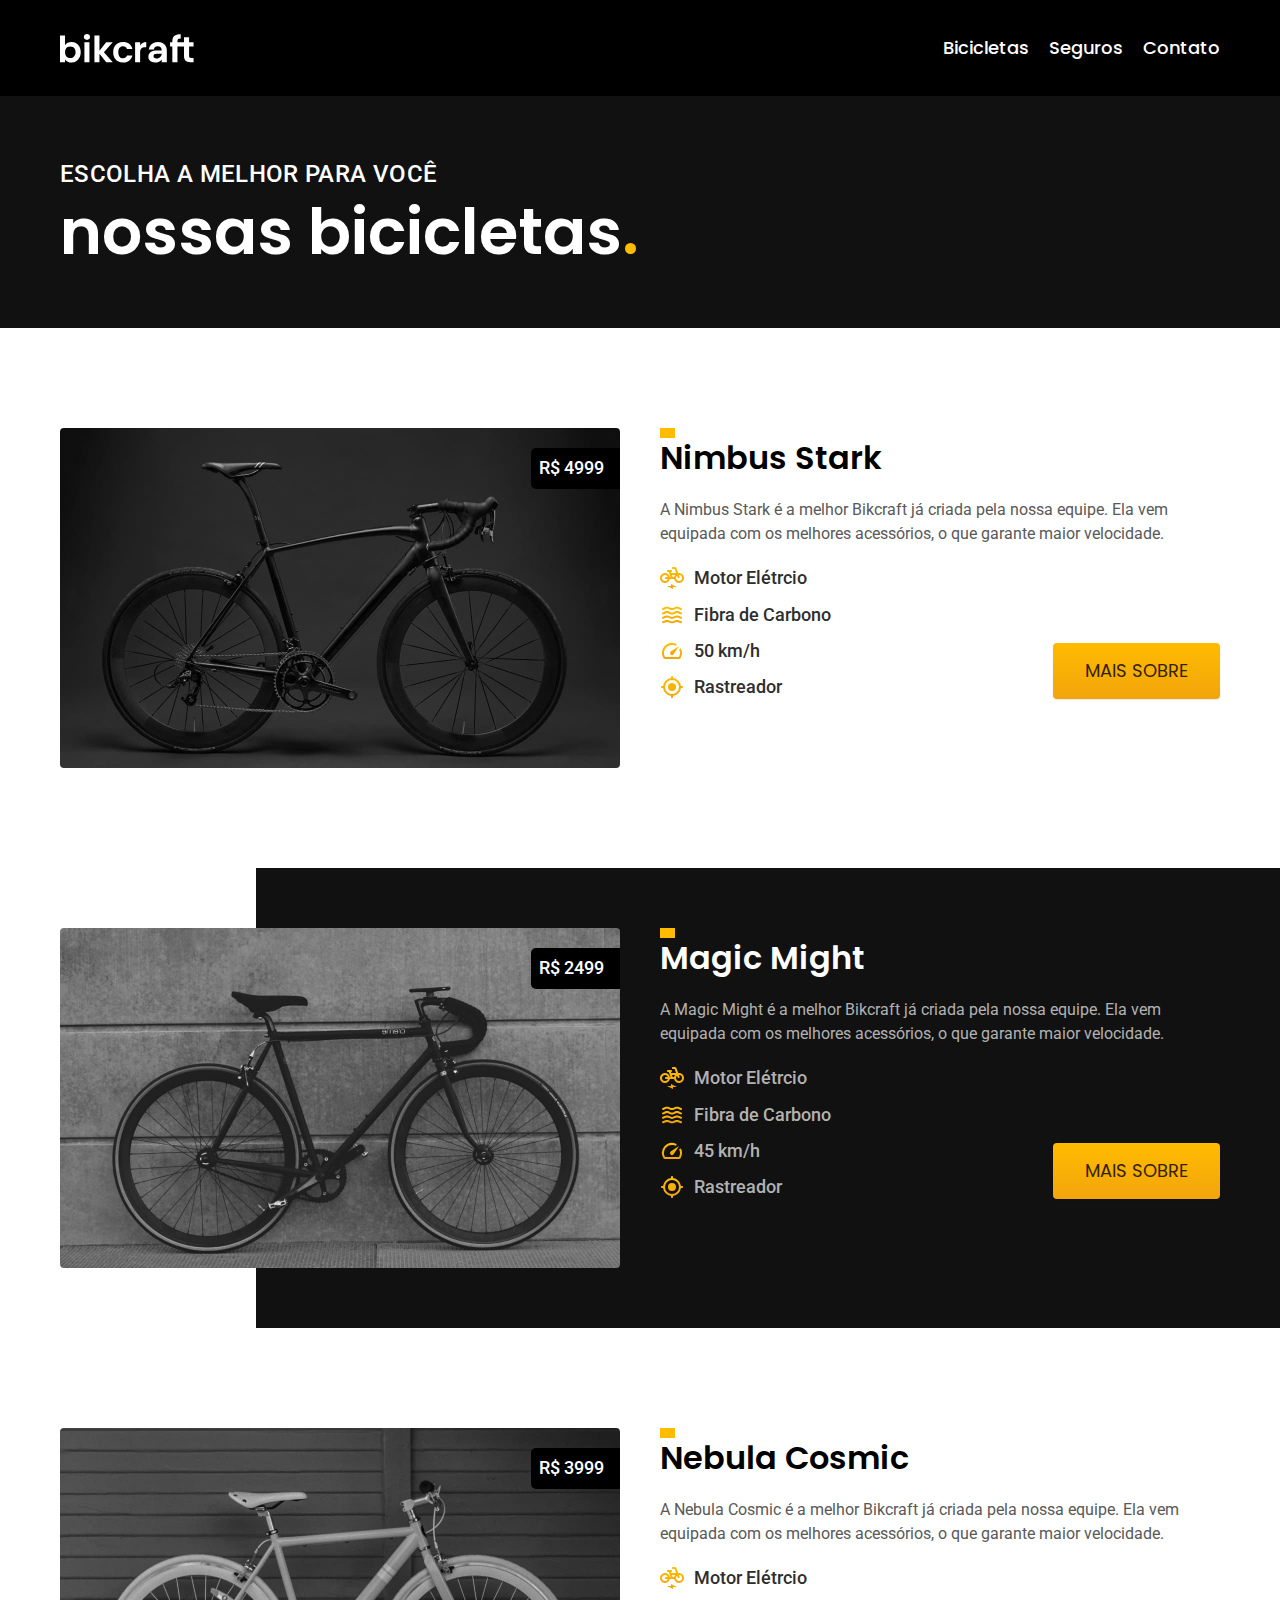
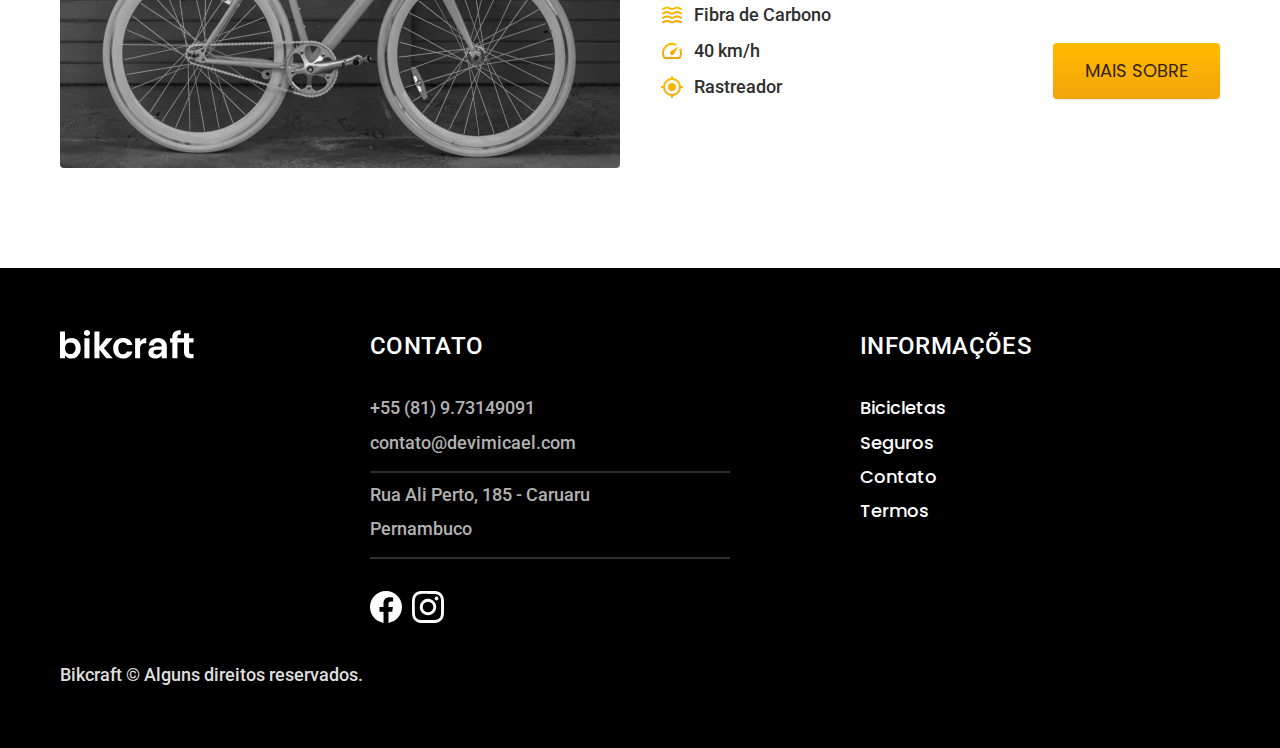
==== bicicletas.html @ 08a1399d "feat: página de bicicletas" ====
<!DOCTYPE html>
<html lang="pt-BR">
<head>

  <link rel="preconnect" href="https://fonts.googleapis.com">
  <link rel="preconnect" href="https://fonts.gstatic.com" crossorigin>

  <meta charset="UTF-8">
  <meta name="viewport" content="width=device-width, initial-scale=1.0">
  <meta name="description" content="Bicicletas elétricas de alta precisão e qualidade, feitas sob medida para você. Explore o mundo na sua velocidade com a Bikcraft.">
  <title>Bicicletas | Bikcraft</title>


  <link href="https://fonts.googleapis.com/css2?family=Poppins:ital,wght@0,100;0,200;0,300;0,400;0,500;0,600;0,700;0,800;0,900;1,100;1,200;1,300;1,400;1,500;1,600;1,700;1,800;1,900&family=Roboto:ital,wght@0,100;0,300;0,400;0,500;0,700;0,900;1,100;1,300;1,400;1,500;1,700;1,900&family=Merriweather:ital,wght@0,300;0,400;0,700;0,900;1,300;1,400;1,700;1,900&display=swap" rel="stylesheet">

  <link rel="stylesheet" href="./src/css/style.css"> 
</head>

<body id="termos">
  <header class="header-bg bg-12">
    <div class="header max-container">
      <a href="./index.html">
        <img src="./src/img/bikcraft.svg" alt="bikcraft">
      </a>

      <nav aria-label="primária">
        <ul class="header-menu cor-0 font-1-m">
          <li><a href="./bicicletas.html">Bicicletas</a></li>
          <li><a href="./seguros.html">Seguros</a></li>
          <li><a href="./contato.html">Contato</a></li>
        </ul>
      </nav>
    </div>
    

  </header>

  <main>
    <div class="bg-11  c-0 pages-style">
      <div class="max-container">
        <p class="font-2-l-b">Escolha a melhor para você</p>
        <h1 class="font-1-xxl">
          nossas bicicletas<span class="golden-point">.</span>
        </h1>
      </div>
    </div>

    <div class="bicicletas-items">
      <div class="bicicletas-bg">
        <div class="bicicletas max-container">
          <div class="bicicleta-imagem">
            <img src="./src/img/bicicletas/nimbus.jpg" alt="nimbus stark">
            <span class="font-2-m c-0">R$ 4999</span>
          </div>
          <div class="bicicleta-conteudo">
            <h2 class="font-1-xl">Nimbus Stark</h2>
            <p class="font-2-s c-8">A Nimbus Stark é a melhor Bikcraft já criada pela nossa equipe. Ela vem equipada com os melhores acessórios, o que garante maior velocidade.</p>

            <ul>
              <li>
                <img src="./src/img/icones/eletrica.svg" alt="">
                <h3 class="font-2-m c-10">Motor Elétrcio</h3>
              </li>

              <li>
                <img src="./src/img/icones/carbono.svg" alt="">
                <h3 class="font-2-m c-10">Fibra de Carbono</h3>
              </li>

              <li>
                <img src="./src/img/icones/velocidade.svg" alt="">
                <h3 class="font-2-m c-10">50 km/h</h3>
              </li>

              <li>
                <img src="./src/img/icones/rastreador.svg" alt="">
                <h3 class="font-2-m c-10">Rastreador</h3>
              </li>
            </ul>

            <a class="btn-golden" href="./bicicletas/nimbus.html">mais sobre</a>
          </div>
        </div>
      </div>

      <div class="bicicletas-bg">
        <div class="bicicletas max-container">
          <div class="bicicleta-imagem">
            <img src="./src/img/bicicletas/magic.jpg" alt="magic might">
            <span class="font-2-m c-0">R$ 2499</span>
          </div>
          <div class="bicicleta-conteudo">
            <h2 class="font-1-xl">Magic Might</h2>
            <p class="font-2-s c-8">A Magic Might é a melhor Bikcraft já criada pela nossa equipe. Ela vem equipada com os melhores acessórios, o que garante maior velocidade.</p>

            <ul>
              <li>
                <img src="./src/img/icones/eletrica.svg" alt="">
                <h3 class="font-2-m c-10">Motor Elétrcio</h3>
              </li>

              <li>
                <img src="./src/img/icones/carbono.svg" alt="">
                <h3 class="font-2-m c-10">Fibra de Carbono</h3>
              </li>

              <li>
                <img src="./src/img/icones/velocidade.svg" alt="">
                <h3 class="font-2-m c-10">45 km/h</h3>
              </li>

              <li>
                <img src="./src/img/icones/rastreador.svg" alt="">
                <h3 class="font-2-m c-10">Rastreador</h3>
              </li>
            </ul>

            <a class="btn-golden" href="./bicicletas/magic.html">mais sobre</a>
          </div>
        </div>
      </div>

      <div class="bicicletas-bg">
        <div class="bicicletas max-container">
          <div class="bicicleta-imagem">
            <img src="./src/img/bicicletas/nebula.jpg" alt="nebula cosmic">
            <span class="font-2-m c-0">R$ 3999</span>
          </div>
          <div class="bicicleta-conteudo">
            <h2 class="font-1-xl">Nebula Cosmic</h2>
            <p class="font-2-s c-8">A Nebula Cosmic é a melhor Bikcraft já criada pela nossa equipe. Ela vem equipada com os melhores acessórios, o que garante maior velocidade.</p>

            <ul>
              <li>
                <img src="./src/img/icones/eletrica.svg" alt="">
                <h3 class="font-2-m c-10">Motor Elétrcio</h3>
              </li>

              <li>
                <img src="./src/img/icones/carbono.svg" alt="">
                <h3 class="font-2-m c-10">Fibra de Carbono</h3>
              </li>

              <li>
                <img src="./src/img/icones/velocidade.svg" alt="">
                <h3 class="font-2-m c-10">40 km/h</h3>
              </li>

              <li>
                <img src="./src/img/icones/rastreador.svg" alt="">
                <h3 class="font-2-m c-10">Rastreador</h3>
              </li>
            </ul>

            <a class="btn-golden" href="./bicicletas/nebula.html">mais sobre</a>
          </div>
        </div>
      </div>
    </div>
  </main>

  <footer class="footer-bg bg-12">
    <div class="footer max-container c-0">
      <img src="./src/img/bikcraft.svg" alt="bikcraft">

      <div class="footer-contato">
        <h3 class="font-2-l-b c-0">Contato</h3>

        <ul class="c-5 font-2-m">
          <li><a href="tel:+5581973149090">+55 (81) 9.73149091</a></li>
          <li><a href="mailto:contato@devimicael.com">contato@devimicael.com</a></li>
          <li>Rua Ali Perto, 185 - Caruaru</li>
          <li>Pernambuco</li>
        </ul>

        <div class="footer-redes">
          <a href="">
            <img src="./src/img/redes/facebook.svg" alt="facebook">
          </a>
          <a href="">
            <img src="./src/img/redes/instagram.svg" alt="instagram">
          </a>
        </div>
      </div>
      <div class="footer-infomacoes">
        <h3 class="font-2-l-b c-0">Informações</h3>

        <nav>
          <ul class="font-1-m">
            <li><a href="./bicicletas.html">Bicicletas</a></li>
            <li><a href="./seguros.html">Seguros</a></li>
            <li><a href="./contato.html">Contato</a></li>
            <li><a href="./termos.html">Termos</a></li>
          </ul>
        </nav>
      </div>
      <p class="font-2-m c-3 footer-copy">Bikcraft © Alguns direitos reservados.</p>
    </div>
  </footer>
</body>
</html>
---- src/css/style.css ----
@import "./global/global.css";

@import "./util/cores.css";
@import "./util/tipografia.css";
@import "./util/componentes.css";

@import "./global/header.css";
@import "./global/footer.css";

@import "./home/introducao.css";
@import "./home/tecnologias.css";
@import "./home/parceiros.css";
@import "./home/depoimento.css";

@import "./seguros/seguros.css";

@import "./termos/termos.css";

@import "./bicicletas/bicicletas-lista.css";
@import "./bicicletas/bicicletas.css";
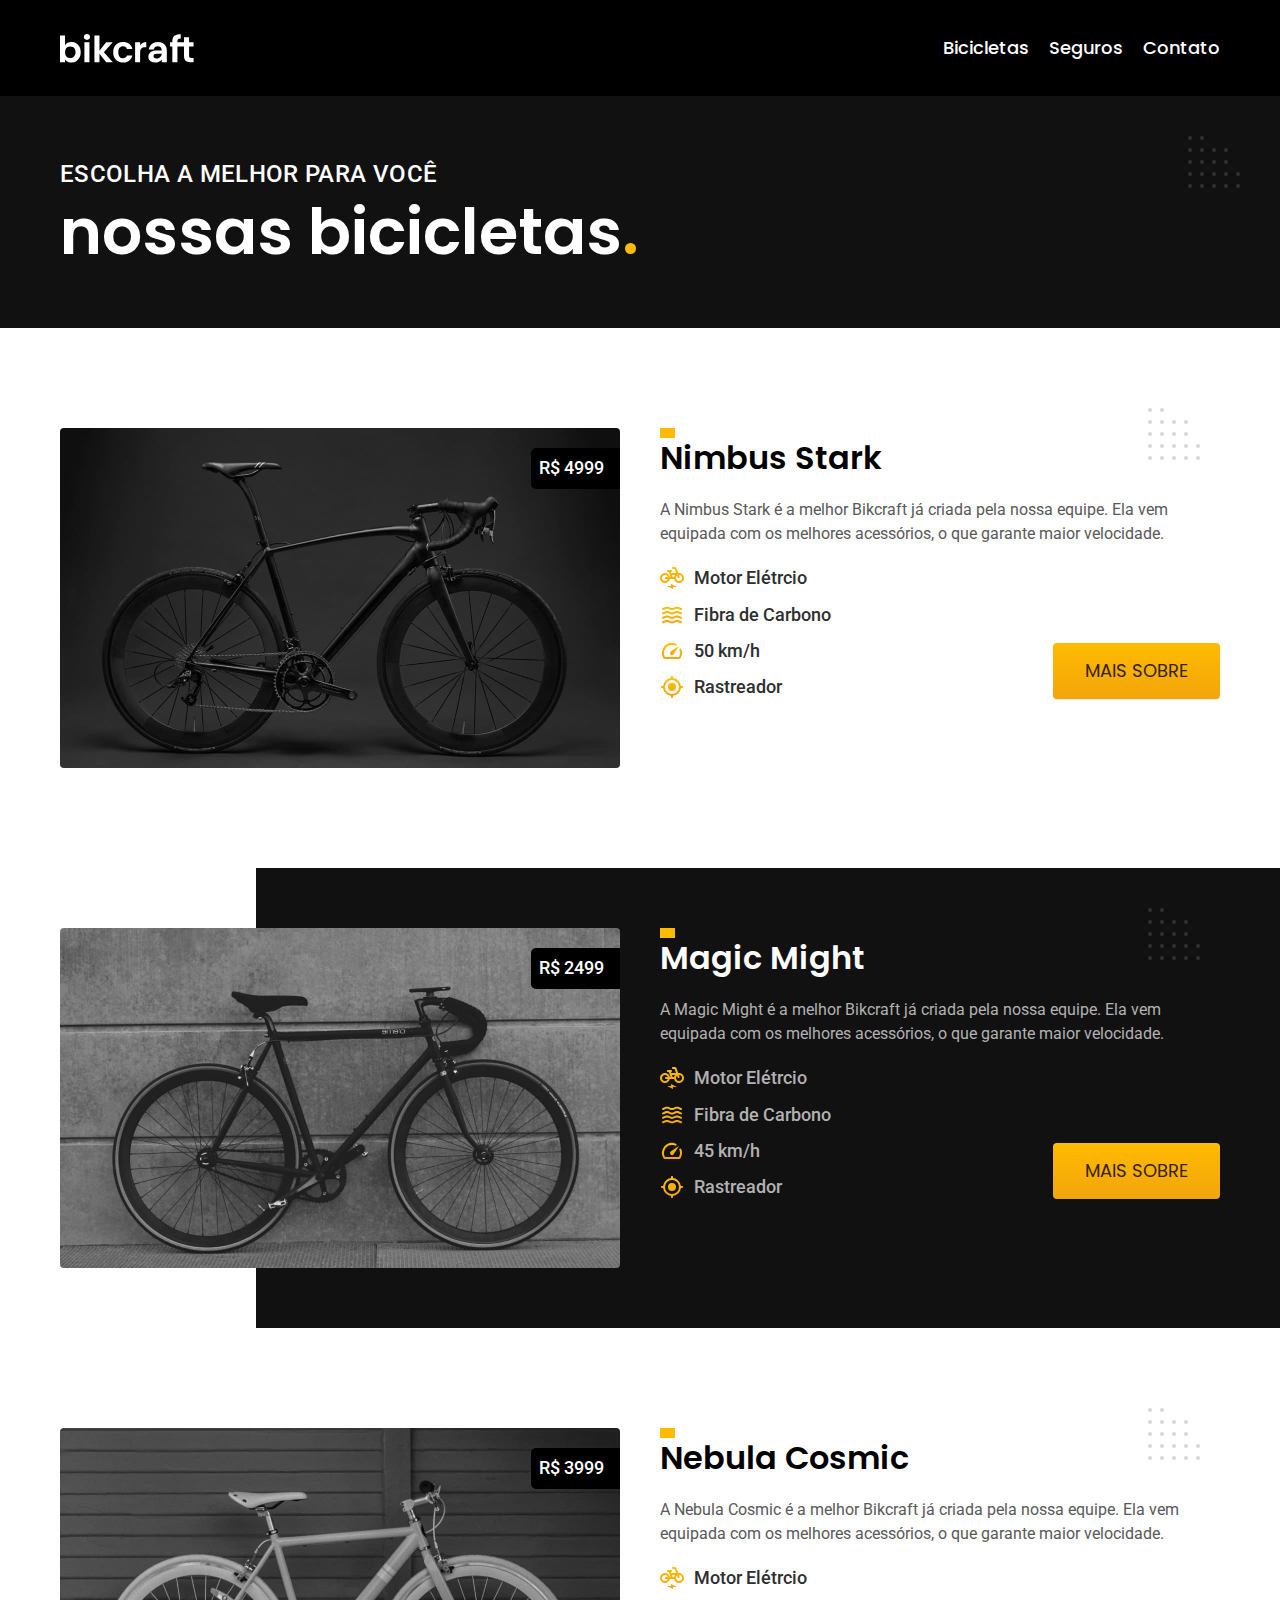
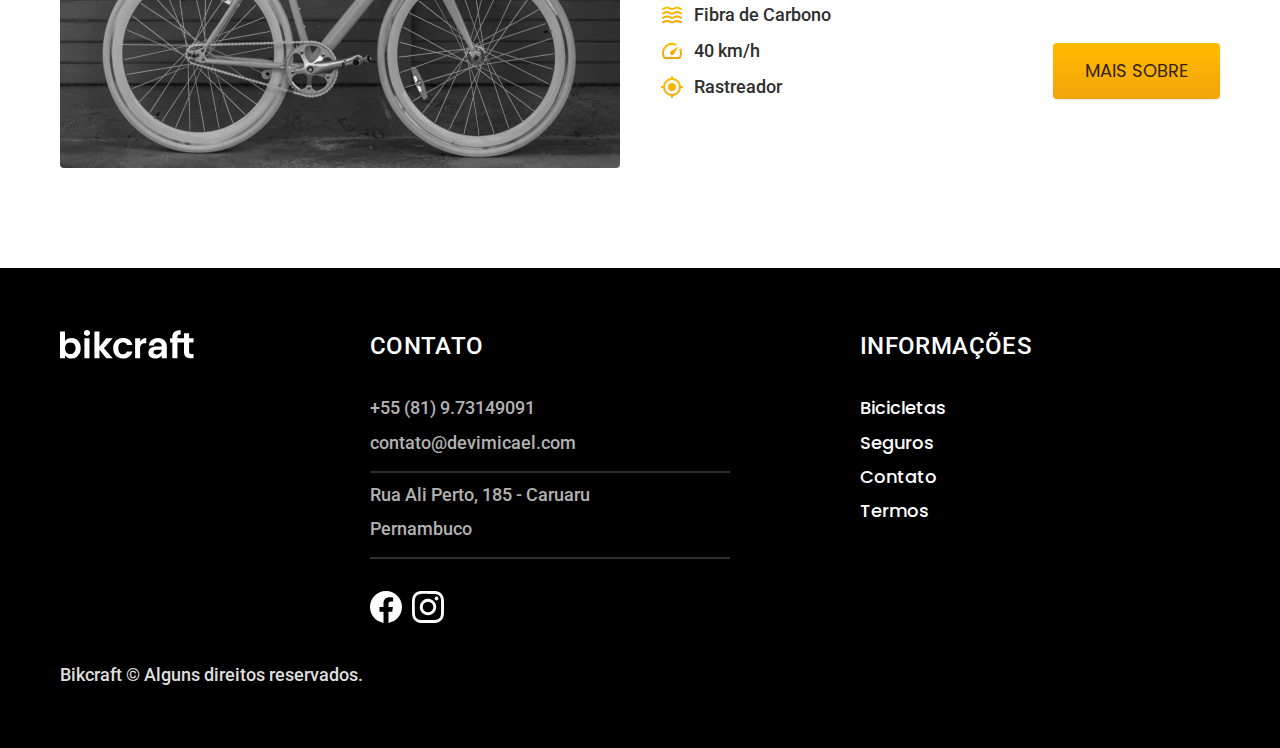
==== commit b36b0812: "feat: ajustes de imagens" ====
--- a/bicicletas.html
+++ b/bicicletas.html
@@ -1,22 +1,17 @@
 <!DOCTYPE html>
 <html lang="pt-BR">
 <head>
-
-  <link rel="preconnect" href="https://fonts.googleapis.com">
-  <link rel="preconnect" href="https://fonts.gstatic.com" crossorigin>
+  <link rel="preload" href="./src/css/style.css" as="style">
 
   <meta charset="UTF-8">
   <meta name="viewport" content="width=device-width, initial-scale=1.0">
   <meta name="description" content="Bicicletas elétricas de alta precisão e qualidade, feitas sob medida para você. Explore o mundo na sua velocidade com a Bikcraft.">
   <title>Bicicletas | Bikcraft</title>
 
-
-  <link href="https://fonts.googleapis.com/css2?family=Poppins:ital,wght@0,100;0,200;0,300;0,400;0,500;0,600;0,700;0,800;0,900;1,100;1,200;1,300;1,400;1,500;1,600;1,700;1,800;1,900&family=Roboto:ital,wght@0,100;0,300;0,400;0,500;0,700;0,900;1,100;1,300;1,400;1,500;1,700;1,900&family=Merriweather:ital,wght@0,300;0,400;0,700;0,900;1,300;1,400;1,700;1,900&display=swap" rel="stylesheet">
-
   <link rel="stylesheet" href="./src/css/style.css"> 
 </head>
 
-<body id="termos">
+<body id="bicicletas">
   <header class="header-bg bg-12">
     <div class="header max-container">
       <a href="./index.html">
--- a/src/css/style.css
+++ b/src/css/style.css
@@ -1,8 +1,12 @@
+@import "https://fonts.googleapis.com/css2?family=Poppins:ital,wght@0,100;0,200;0,300;0,400;0,500;0,600;0,700;0,800;0,900;1,100;1,200;1,300;1,400;1,500;1,600;1,700;1,800;1,900&family=Roboto:ital,wght@0,100;0,300;0,400;0,500;0,700;0,900;1,100;1,300;1,400;1,500;1,700;1,900&family=Merriweather:ital,wght@0,300;0,400;0,700;0,900;1,300;1,400;1,700;1,900&display=swap";
+
 @import "./global/global.css";
 
 @import "./util/cores.css";
 @import "./util/tipografia.css";
 @import "./util/componentes.css";
+
+@import "./util/formulario.css";
 
 @import "./global/header.css";
 @import "./global/footer.css";
@@ -13,8 +17,17 @@
 @import "./home/depoimento.css";
 
 @import "./seguros/seguros.css";
+@import "./seguros/vantagens.css";
+@import "./seguros/perguntas.css";
 
 @import "./termos/termos.css";
 
+@import "./contato/contato.css";
+@import "./contato/lojas.css";
+
+@import "./orcamento/orcamento.css";
+
 @import "./bicicletas/bicicletas-lista.css";
-@import "./bicicletas/bicicletas.css";+@import "./bicicletas/bicicletas.css";
+@import "./bicicletas/bicicleta.css";
+@import "./bicicletas/seguro-bicicleta.css";--- a/src/css/style.css
+++ b/src/css/style.css
@@ -1,8 +1,12 @@
+@import "https://fonts.googleapis.com/css2?family=Poppins:ital,wght@0,100;0,200;0,300;0,400;0,500;0,600;0,700;0,800;0,900;1,100;1,200;1,300;1,400;1,500;1,600;1,700;1,800;1,900&family=Roboto:ital,wght@0,100;0,300;0,400;0,500;0,700;0,900;1,100;1,300;1,400;1,500;1,700;1,900&family=Merriweather:ital,wght@0,300;0,400;0,700;0,900;1,300;1,400;1,700;1,900&display=swap";
+
 @import "./global/global.css";
 
 @import "./util/cores.css";
 @import "./util/tipografia.css";
 @import "./util/componentes.css";
+
+@import "./util/formulario.css";
 
 @import "./global/header.css";
 @import "./global/footer.css";
@@ -13,8 +17,17 @@
 @import "./home/depoimento.css";
 
 @import "./seguros/seguros.css";
+@import "./seguros/vantagens.css";
+@import "./seguros/perguntas.css";
 
 @import "./termos/termos.css";
 
+@import "./contato/contato.css";
+@import "./contato/lojas.css";
+
+@import "./orcamento/orcamento.css";
+
 @import "./bicicletas/bicicletas-lista.css";
-@import "./bicicletas/bicicletas.css";+@import "./bicicletas/bicicletas.css";
+@import "./bicicletas/bicicleta.css";
+@import "./bicicletas/seguro-bicicleta.css";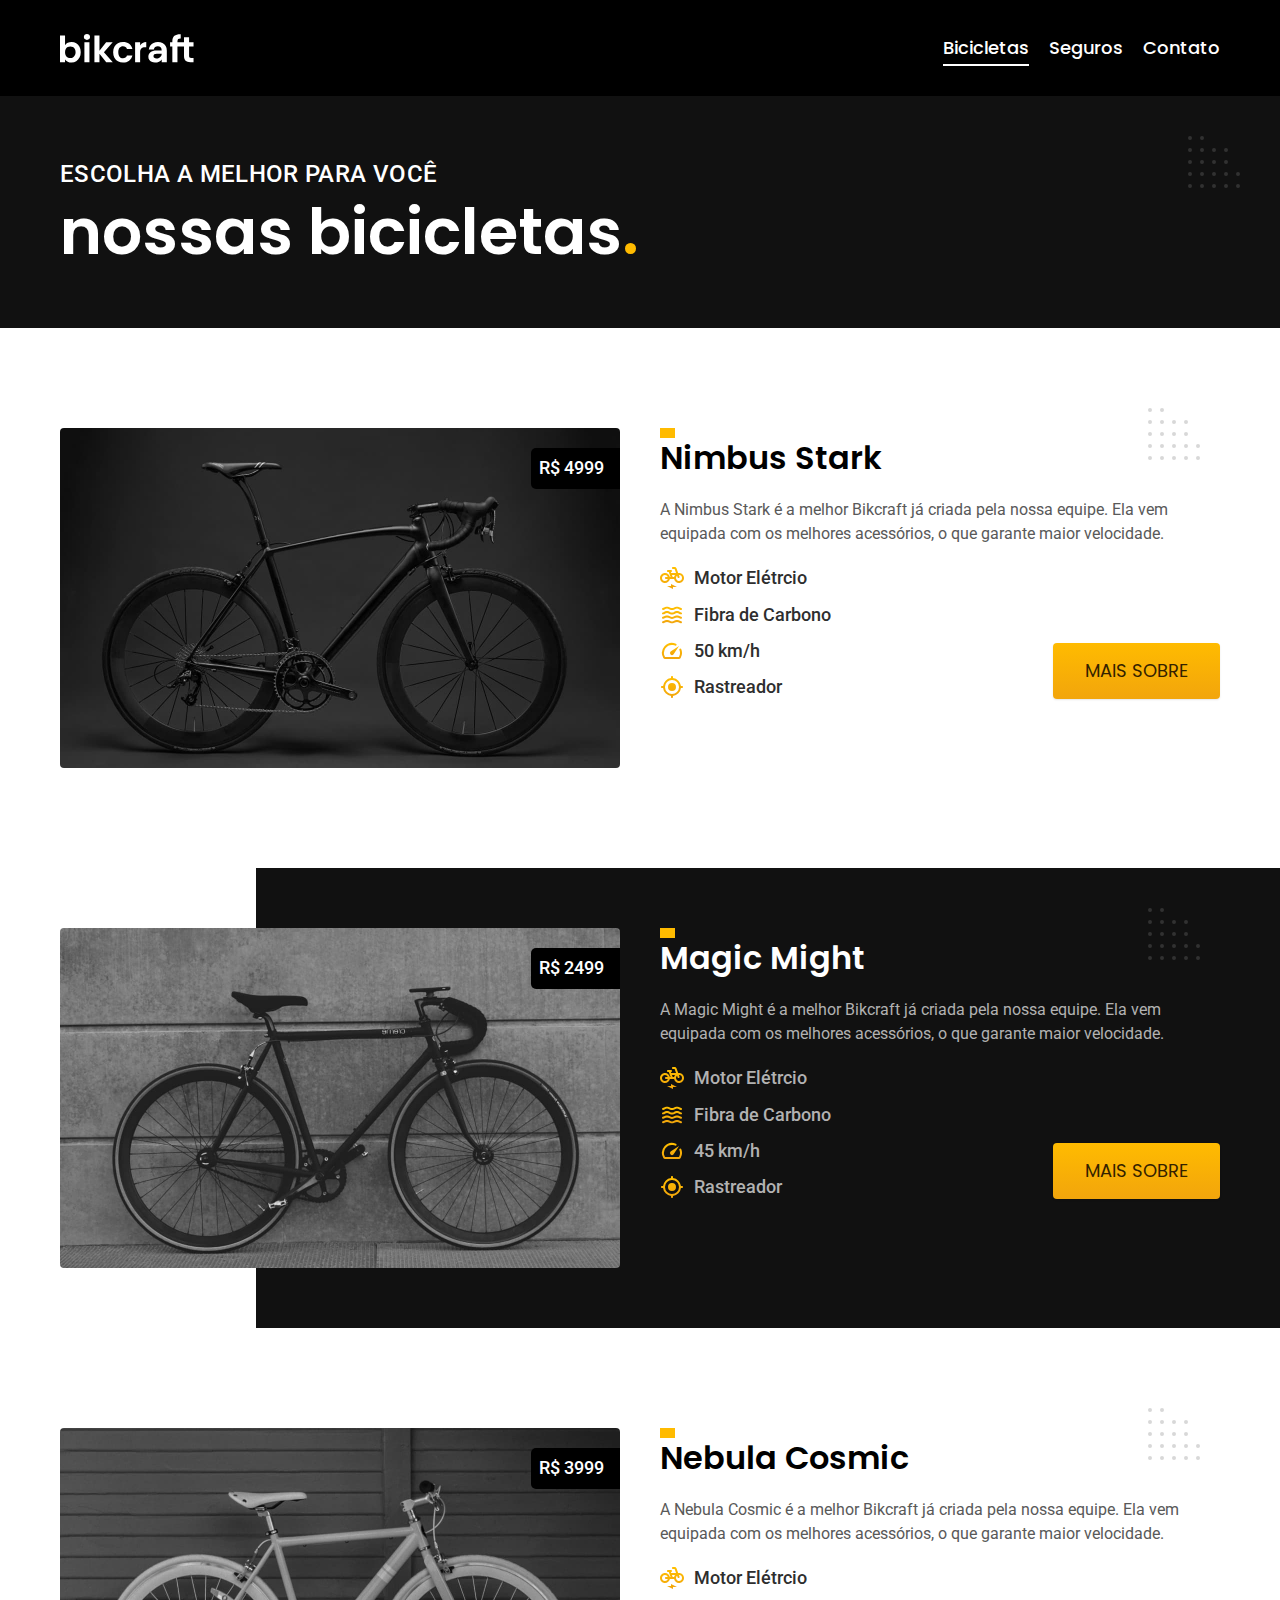
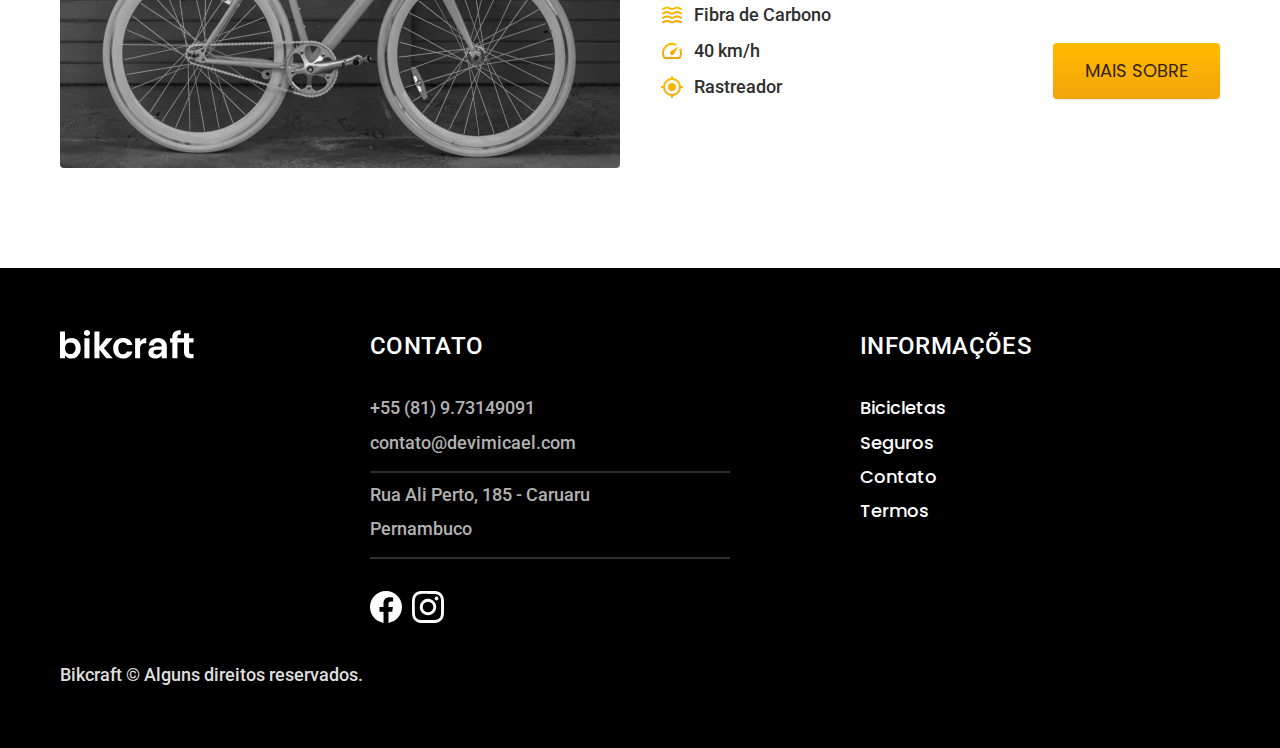
==== commit 16582c5d: "feat: add js" ====
--- a/bicicletas.html
+++ b/bicicletas.html
@@ -192,5 +192,7 @@
       <p class="font-2-m c-3 footer-copy">Bikcraft © Alguns direitos reservados.</p>
     </div>
   </footer>
+
+  <script src="./src/js/script.js"></script>
 </body>
 </html>